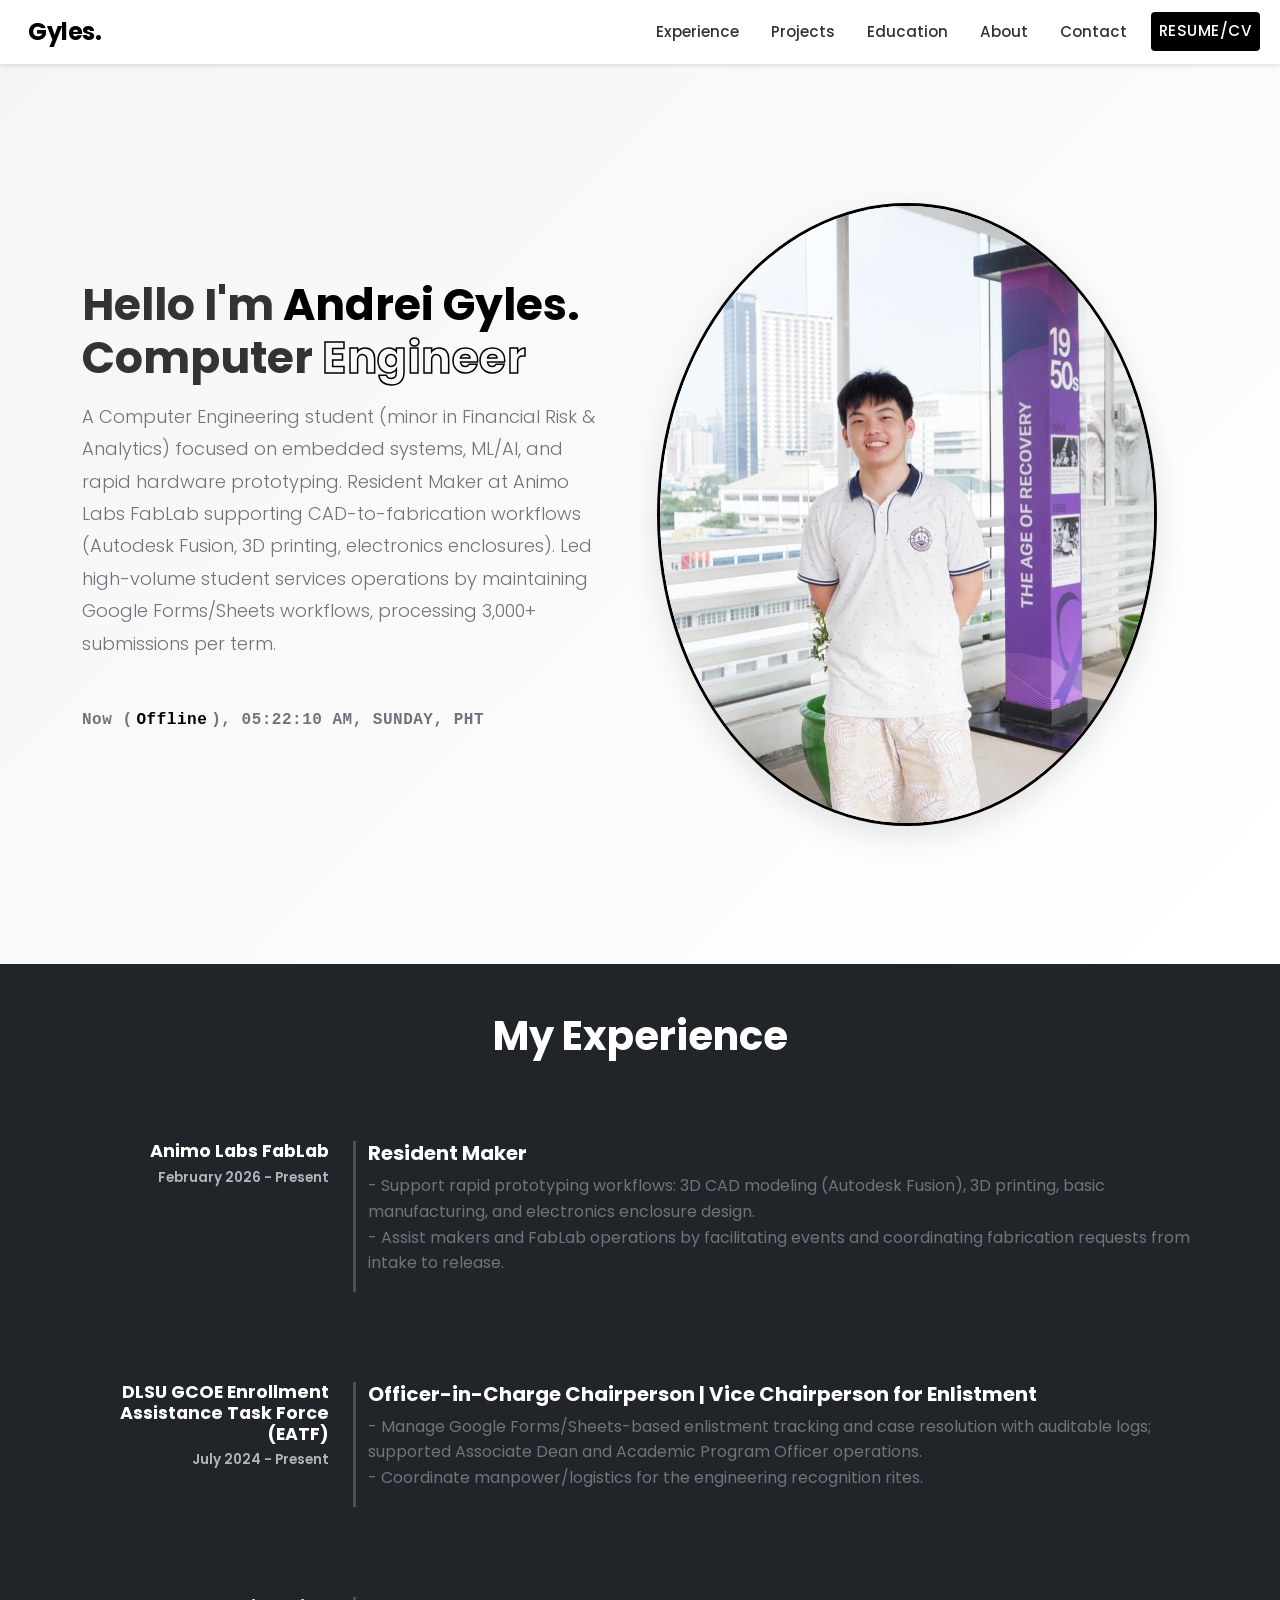
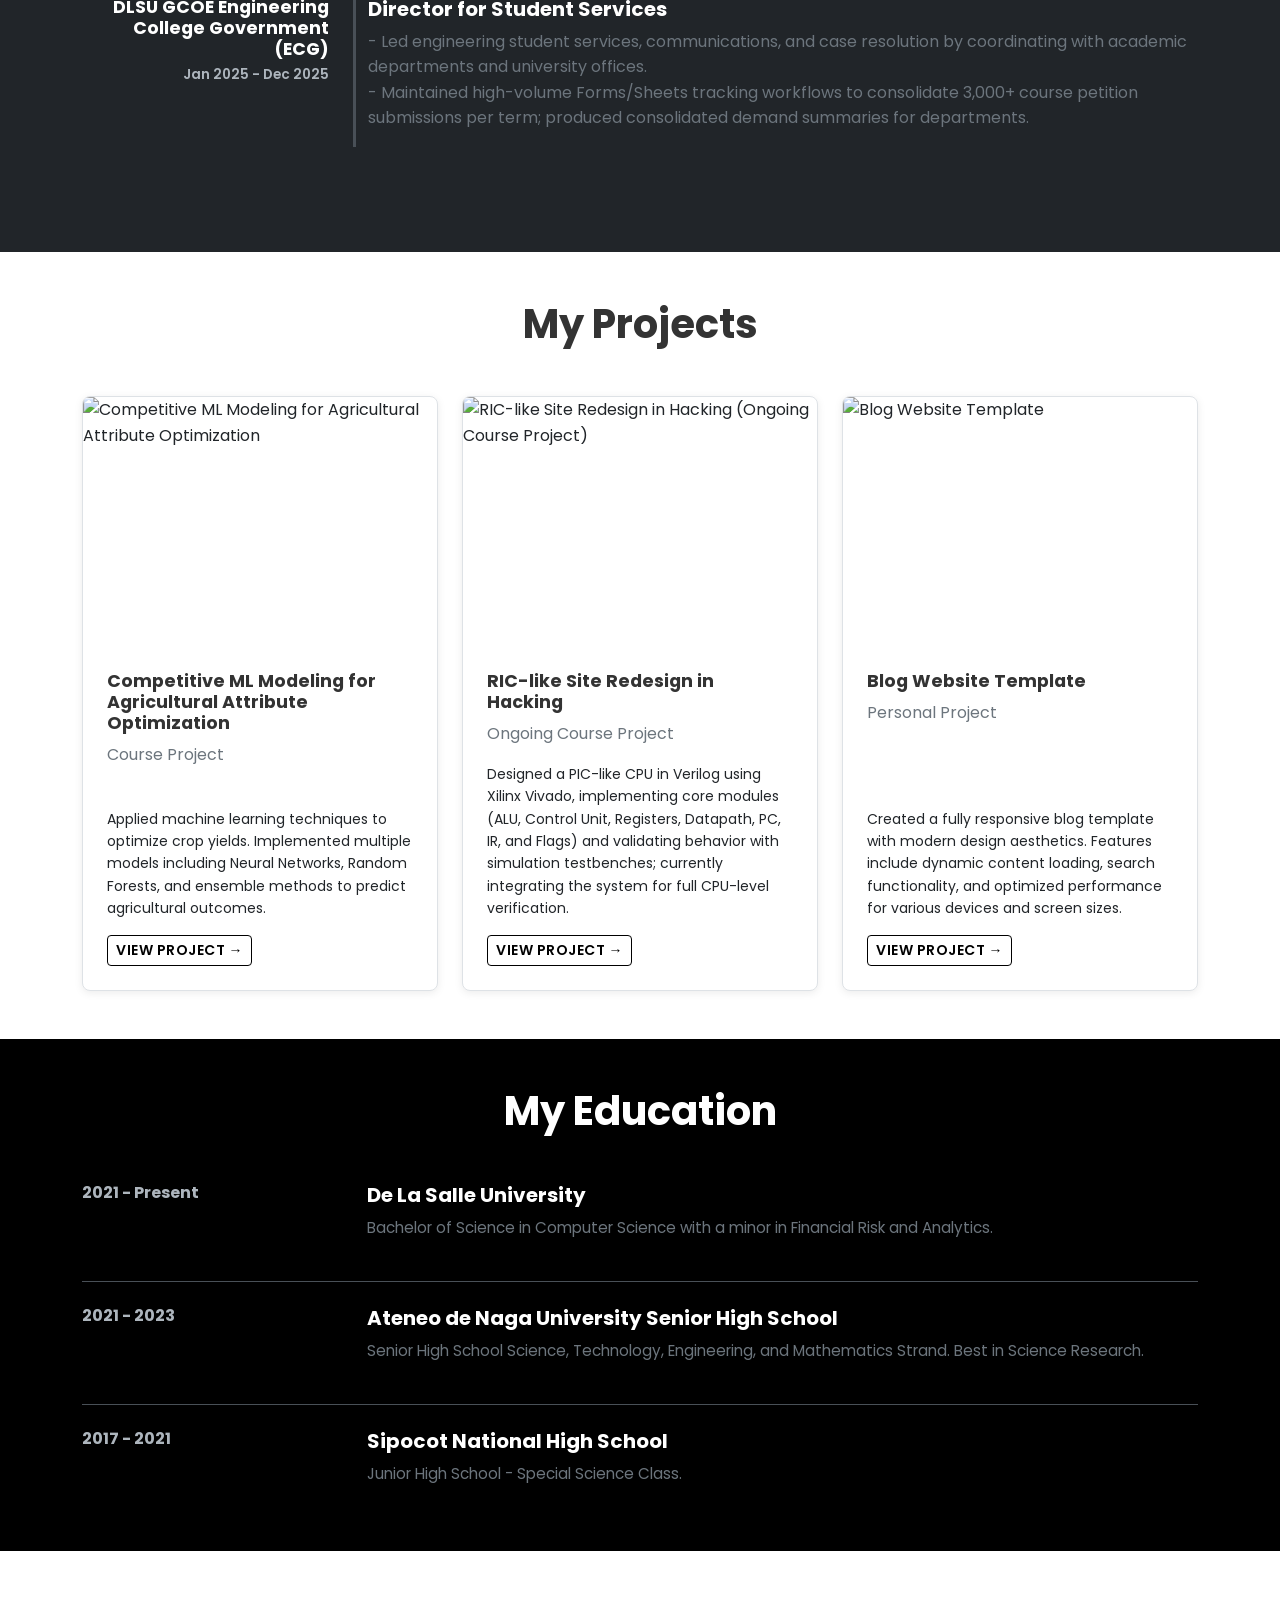
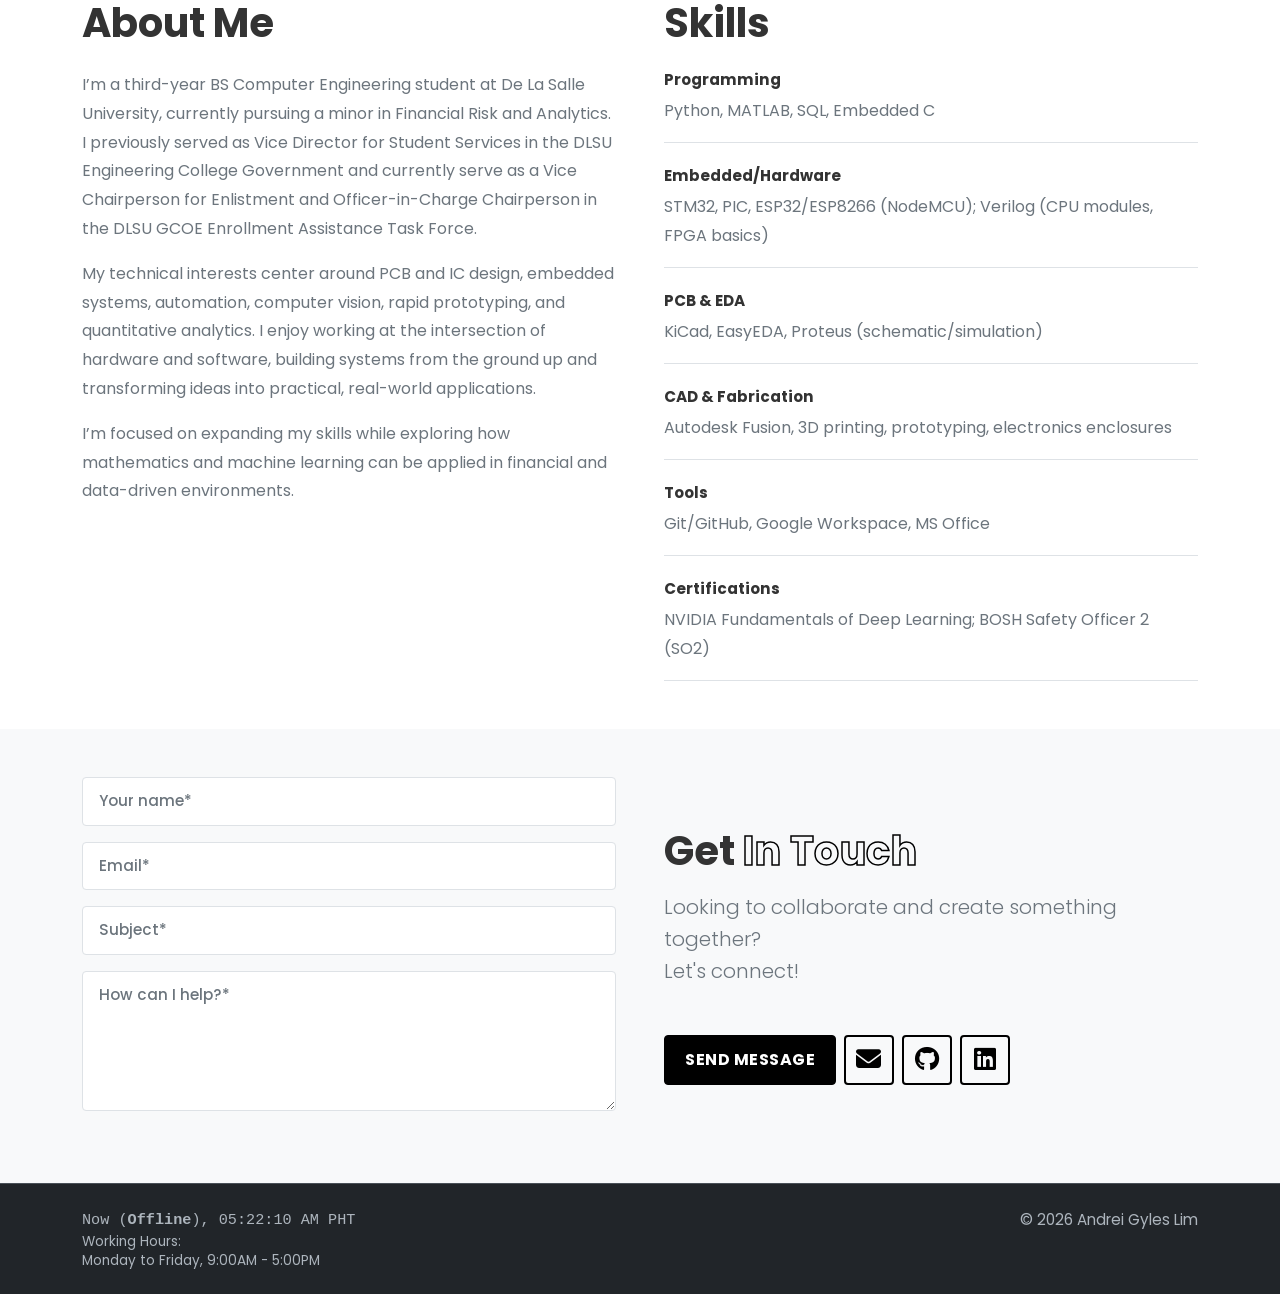
==== index.html @ fe4d6e30 "Initial commit" ====
<!DOCTYPE html>
<html lang="en">
<head>
    <meta charset="UTF-8">
    <meta name="viewport" content="width=device-width, initial-scale=1.0">
    <title>Gyles - Portfolio</title>
    
    <!-- Bootstrap 5 CSS -->
    <link href="https://cdn.jsdelivr.net/npm/bootstrap@5.3.0/dist/css/bootstrap.min.css" rel="stylesheet">
    
    <!-- Google Fonts - Poppins -->
    <link href="https://fonts.googleapis.com/css2?family=Poppins:wght@400;500;600;700&display=swap" rel="stylesheet">
    
    <!-- Custom CSS -->
    <link rel="stylesheet" href="css/style.css">
</head>
<body>
    <!-- Navbar -->
    <nav class="navbar navbar-expand-lg navbar-light navbar-custom">
        <div class="container-fluid">
            <a class="navbar-brand fw-bold" href="#home">Gyles.</a>
            <button class="navbar-toggler" type="button" data-bs-toggle="collapse" data-bs-target="#navbarNav" aria-controls="navbarNav" aria-expanded="false" aria-label="Toggle navigation">
                <span class="navbar-toggler-icon"></span>
            </button>
            <div class="collapse navbar-collapse" id="navbarNav">
                <ul class="navbar-nav ms-auto" id="navbarMenu">
                    <li class="nav-item">
                        <a class="nav-link" href="#" data-section="experience">Experience</a>
                    </li>
                    <li class="nav-item">
                        <a class="nav-link" href="#" data-section="projects">Projects</a>
                    </li>
                    <li class="nav-item">
                        <a class="nav-link" href="#" data-section="education">Education</a>
                    </li>
                    <li class="nav-item">
                        <a class="nav-link" href="#" data-section="about">About</a>
                    </li>
                    <li class="nav-item">
                        <a class="nav-link" href="#" data-section="contact">Contact</a>
                    </li>
                    <li class="nav-item">
                        <a class="nav-link btn btn-dark btn-sm ms-2" href="#" data-bs-toggle="modal" data-bs-target="#resumeModal">Resume/CV</a>
                    </li>
                </ul>
            </div>
        </div>
    </nav>

    <!-- Hero Section -->
    <section id="home" class="hero-section">
        <div class="container h-100 d-flex align-items-center">
            <div class="row w-100 align-items-center">
                <div class="col-lg-6 col-md-12 mb-4 mb-lg-0 order-lg-1 order-md-2 order-2">
                    <h1 class="display-4 fw-bold mb-3">
                        Hello I'm <span class="brand-text">Andrei Gyles.</span><br>
                        Computer <span class="engineer-outline">Engineer</span>
                    </h1>
                    <p class="lead text-muted mb-4">
                        A Computer Engineering student (minor in Financial Risk & Analytics) focused on embedded systems, ML/AI, and rapid hardware prototyping. Resident Maker at Animo Labs FabLab supporting CAD-to-fabrication workflows (Autodesk Fusion, 3D printing, electronics enclosures). Led high-volume student services operations by maintaining Google Forms/Sheets workflows, processing 3,000+ submissions per term.
                    </p>
                    <div class="mt-5">
                        <p class="clock-display fw-bold" id="clockDisplay">Now (Offline), 12:00:00 AM, SATURDAY, PHT</p>
                    </div>
                </div>
                <div class="col-lg-6 col-md-12 text-center order-lg-2 order-md-1 order-1">
                    <img src="resources/profile.jpg" alt="Andrei Gyles - Computer Engineer" class="img-fluid rounded-circle hero-image">
                </div>
            </div>
        </div>
    </section>

    <!-- Dynamic Content Container -->
    <div id="dynamicContent"></div>

    <!-- Resume Modal -->
    <div class="modal fade" id="resumeModal" tabindex="-1" aria-labelledby="resumeModalLabel" aria-hidden="true">
        <div class="modal-dialog modal-dialog-centered">
            <div class="modal-content border-0 shadow-lg rounded-3 position-relative">
                <div class="position-absolute top-0 end-0 p-3" style="z-index: 10;">
                    <button type="button" class="btn-close" data-bs-dismiss="modal" aria-label="Close"></button>
                </div>
                <div class="modal-body p-5 pt-5">
                    <h4 class="mb-4 fw-bold">Portfolio Resume</h4>
                    
                    <!-- Document Preview Card -->
                    <div class="card border-0 bg-light mb-4 rounded-2">
                        <div class="card-body d-flex align-items-center gap-3 py-4 px-4">
                            <div class="text-danger" style="font-size: 2.5rem;">
                                <i class="fas fa-file-pdf"></i>
                            </div>
                            <div>
                                <h6 class="mb-1 fw-bold">Portfolio_Resume.pdf</h6>
                                <p class="text-muted mb-0 small">PDF Document • Updated 2026</p>
                            </div>
                        </div>
                    </div>
                    
                    <!-- Description -->
                    <p class="text-muted mb-5">View or Download the full resume.</p>
                    
                    <!-- Action Buttons -->
                    <div class="d-flex gap-3">
                        <a href="resources/Portfolio_Resume.pdf" download class="btn btn-dark w-100 fw-bold py-2 rounded-2">
                            <i class="fas fa-download me-2"></i>Download CV
                        </a>
                        <a href="resources/Portfolio_Resume.pdf" target="_blank" class="btn btn-outline-dark w-100 fw-bold py-2 rounded-2">
                            <i class="fas fa-external-link-alt me-2"></i>Open / Preview
                        </a>
                    </div>
                </div>
            </div>
        </div>
    </div>

    <!-- Footer -->
    <footer class="bg-dark text-white py-4">
        <div class="container">
            <div class="row align-items-start">
                <div class="col-md-6">
                    <div class="footer-left">
                        <p class="mb-0 footer-clock" id="footerClock">Now (Offline), 12:00:00 AM PHT</p>
                        <p class="mb-0 footer-hours">Working Hours:<br>Monday to Friday, 9:00AM - 5:00PM</p>
                    </div>
                </div>
                <div class="col-md-6 text-md-end">
                    <p class="mb-0 footer-credit footer-copyright-mobile">&copy; 2026 Andrei Gyles Lim</p>
                </div>
            </div>
        </div>
    </footer>

    <!-- Bootstrap 5 JS Bundle (with Popper) -->
    <script src="https://cdn.jsdelivr.net/npm/bootstrap@5.3.0/dist/js/bootstrap.bundle.min.js"></script>
    
    <!-- Font Awesome for Icons -->
    <link rel="stylesheet" href="https://cdnjs.cloudflare.com/ajax/libs/font-awesome/6.4.0/css/all.min.css" crossorigin="anonymous" referrerpolicy="no-referrer" />
    
    <!-- Page Loader Script -->
    <script src="js/page-loader.js"></script>
    
    <!-- Custom JavaScript -->
    <script src="js/script.js"></script>
</body>
</html>
---- css/style.css ----
/* Custom CSS Properties */
:root {
    --brand-color: #000000;
    --brand-light: #f8f9fa;
    --text-primary: #333333;
    --text-muted: #6c757d;
    --border-color: #dee2e6;
    --transition-speed: 0.3s;
}

/* Global Styles */
* {
    margin: 0;
    padding: 0;
    box-sizing: border-box;
}

html, body {
    scroll-behavior: smooth;
}

body {
    font-family: 'Poppins', sans-serif;
    color: var(--text-primary);
    line-height: 1.6;
}

/* Scroll margin for navbar offset */
#home, #experience, #projects, #education, #about, #contact {
    scroll-margin-top: 100px;
}

/* Navbar Styles */
.navbar-custom {
    background-color: #fff;
    box-shadow: 0 2px 4px rgba(0, 0, 0, 0.1);
    position: sticky !important;
    top: 0 !important;
    z-index: 1030 !important;
    width: 100%;
    left: 0;
    right: 0;
}

.navbar-brand {
    font-size: 1.5rem;
    color: var(--brand-color) !important;
    letter-spacing: -0.5px;
    margin-left: 1rem;
}

.navbar-nav .nav-link {
    margin: 0 8px;
    color: var(--text-primary) !important;
    font-weight: 500;
    font-size: 0.95rem;
    transition: color var(--transition-speed) ease;
}

.navbar-nav .nav-link:hover {
    color: var(--brand-color) !important;
}

.navbar-nav .nav-link.active {
    color: var(--brand-color) !important;
    border-bottom: 2px solid var(--brand-color);
}

.navbar-nav .nav-link.btn {
    color: #fff !important;
    text-decoration: none;
}

/* Responsive Navbar */
@media (max-width: 991px) {
    .navbar-nav {
        padding-top: 1rem;
    }
    
    .navbar-nav .nav-link {
        padding-bottom: 0.5rem;
    }
}

@media (max-width: 375px) {
    .navbar {
        padding: 0.5rem 0;
    }
    
    .navbar-brand {
        font-size: 1.25rem;
    }
    
    .navbar-nav .nav-link {
        margin: 0 4px;
        font-size: 0.9rem;
    }
}

/* Hero Section */
.hero-section {
    height: 100vh;
    display: flex;
    align-items: center;
    justify-content: center;
    background: linear-gradient(135deg, #f5f5f5 0%, #ffffff 100%);
    padding: 60px 0;
}

.hero-section h1 {
    font-size: 2.75rem;
    font-weight: 700;
    line-height: 1.2;
    margin-bottom: 1.5rem;
    color: var(--text-primary);
}

.hero-section .brand-text {
    color: var(--brand-color);
    font-weight: 700;
}

.engineer-outline {
    -webkit-text-stroke: 1.5px var(--brand-color);
    color: transparent;
    font-weight: 700;
    letter-spacing: 0.5px;
}

.hero-section .lead {
    font-size: 1.125rem;
    line-height: 1.8;
    margin-bottom: 2rem;
}

.hero-image {
    border: 3px solid var(--brand-color);
    box-shadow: 0 10px 30px rgba(0, 0, 0, 0.1);
    animation: float 3s ease-in-out infinite;
    max-width: 500px;
    width: 100%;
}

@keyframes float {
    0%, 100% { transform: translateY(0px); }
    50% { transform: translateY(-20px); }
}

/* Responsive Hero */
@media (max-width: 768px) {
    .hero-section {
        height: auto;
        min-height: 100vh;
        padding: 40px 0;
    }
    
    .hero-section h1 {
        font-size: 2.5rem;
    }
    
    .hero-section .lead {
        font-size: 1rem;
    }
    
    .hero-image {
        margin-top: 2rem;
        margin-bottom: 3rem;
        max-width: 300px;
    }
}

@media (max-width: 375px) {
    .hero-section {
        min-height: 100vh;
        padding: 20px 0;
    }
    
    .hero-section h1 {
        font-size: 1.75rem;
    }
    
    .hero-section .lead {
        font-size: 0.95rem;
    }
    
    .hero-image {
        max-width: 250px;
        margin-bottom: 2.5rem;
    }
}

/* Skill Item Styles */
.skill-category {
    border-bottom: 1px solid #dee2e6;
    padding-bottom: 1rem;
}

.skill-category h6 {
    font-size: 0.95rem;
    color: var(--text-primary);
    margin-bottom: 0.5rem;
}

.skill-category p {
    font-size: 0.9rem;
    color: var(--text-muted);
    line-height: 1.6;
}

/* Experience Section */
#experience {
    padding: 80px 0;
}

#experience h2 {
    font-size: 2.5rem;
    font-weight: 700;
    margin-bottom: 3rem;
    color: #fff;
}

.text-brand {
    color: var(--brand-color) !important;
}

.timeline-item {
    padding: 2rem 0;
    position: relative;
    border: 1px solid transparent;
    border-radius: 8px;
    transition: all var(--transition-speed) ease;
}

.timeline-item:hover {
    border-color: #495057;
}

.timeline-left {
    text-align: right;
    padding-left: 1rem;
    padding-right: 1.5rem;
    border-right: 3px solid #495057;
}

.company-name {
    font-size: 1.1rem;
    margin-bottom: 0.25rem;
    color: #fff !important;
    font-weight: 700;
}

.timeline-date {
    font-size: 0.85rem;
    color: #adb5bd;
    font-weight: 600 !important;
    margin-bottom: 0;
}

@media (max-width: 768px) {
    .timeline-item {
        padding: 1.5rem;
        border: 1px solid #495057;
        margin-bottom: 1rem;
    }
    
    .timeline-left {
        text-align: left;
        padding-left: 0;
        padding-right: 0;
        border-right: none;
        margin-bottom: 1rem;
        border-bottom: 1px solid #495057;
        padding-bottom: 1rem;
    }
    
    .company-name {
        font-size: 1rem;
    }
    
    .timeline-item .col-md-9 {
        padding-left: 0;
    }
}

/* Projects Section */
#projects {
    padding: 80px 0;
    background-color: #fff;
}

#projects h2 {
    font-size: 2.5rem;
    font-weight: 700;
    margin-bottom: 3rem;
    color: var(--text-primary);
}

.project-card {
    border: 1px solid var(--border-color);
    border-radius: 8px;
    overflow: hidden;
    transition: all var(--transition-speed) ease;
    box-shadow: 0 2px 8px rgba(0, 0, 0, 0.08);
}

.project-card:hover {
    box-shadow: 0 8px 20px rgba(0, 0, 0, 0.15);
    transform: translateY(-5px);
}

.project-card img {
    height: 250px;
    object-fit: cover;
    transition: transform var(--transition-speed) ease;
}

.project-card:hover img {
    transform: scale(1.05);
}

.project-card .card-body {
    padding: 1.5rem;
}

.project-card .card-title {
    font-size: 1.1rem;
    margin-bottom: 0.5rem;
    color: var(--text-primary);
}

.project-card .btn {
    align-self: flex-start;
    transition: all var(--transition-speed) ease;
}

.project-card .btn:hover {
    background-color: var(--brand-color);
    color: #fff;
}

/* Responsive Project Cards */
@media (max-width: 768px) {
    #projects .row {
        display: flex;
        flex-direction: column;
    }
    
    #projects .col-md-6,
    #projects .col-lg-4 {
        width: 100%;
    }
}

@media (max-width: 375px) {
    #projects .row {
        display: flex;
        flex-direction: column;
    }
    
    #projects .col-md-6,
    #projects .col-lg-4 {
        width: 100%;
    }
    
    .project-card img {
        height: 200px;
    }
}

/* Education Section */
#education {
    padding: 80px 0;
    background-color: #000 !important;
}

#education h2 {
    font-size: 2.5rem;
    font-weight: 700;
    margin-bottom: 3rem;
    color: #fff;
}

.education-item {
    transition: all var(--transition-speed) ease;
}

.education-item:hover {
    transform: translateX(5px);
}

.education-item h6 {
    color: #adb5bd !important;
}

.education-item h5 {
    color: #fff;
    margin-bottom: 0.75rem;
}

.education-item p {
    color: #c8c9ca;
    font-size: 0.95rem;
    line-height: 1.7;
}

.education-item {
    border-bottom-color: #495057 !important;
}

/* About Section */
#about {
    padding: 80px 0;
    background-color: #fff;
}

#about h2 {
    font-size: 2.5rem;
    font-weight: 700;
    margin-bottom: 2rem;
    color: var(--text-primary);
}

#about p {
    color: var(--text-muted);
    font-size: 1rem;
    line-height: 1.8;
}

#about .badge {
    border: 1px solid #dee2e6;
    font-size: 0.85rem;
    padding: 0.5rem 0.75rem;
}

/* Contact Section */
#contact {
    padding: 80px 0;
}

#contact h2 {
    font-size: 2.5rem;
    font-weight: 700;
    margin-bottom: 1.5rem;
    color: var(--text-primary);
}

.in-touch-outline {
    -webkit-text-stroke: 1.5px var(--brand-color);
    color: transparent;
    font-weight: 700;
    letter-spacing: 0.5px;
}

.contact-form {
    background-color: transparent;
    padding: 0;
    border-radius: 0;
    box-shadow: none;
}

.form-label {
    color: var(--text-primary);
    margin-bottom: 0.5rem;
    font-size: 0.95rem;
}

.form-control {
    border: 1px solid var(--border-color);
    border-radius: 4px;
    padding: 0.75rem 1rem;
    font-size: 0.95rem;
    transition: border-color var(--transition-speed) ease, box-shadow var(--transition-speed) ease;
}

.form-control:focus {
    border-color: var(--brand-color);
    box-shadow: 0 0 0 0.2rem rgba(0, 0, 0, 0.1);
}

.form-control::placeholder {
    color: var(--text-muted);
    font-weight: 500;
}

.btn {
    font-weight: 600;
    border-radius: 4px;
    transition: all var(--transition-speed) ease;
    text-transform: uppercase;
    letter-spacing: 0.5px;
}

.btn-dark {
    background-color: var(--brand-color);
    border-color: var(--brand-color);
    color: #fff;
}

.btn-dark:hover {
    background-color: #1a1a1a;
    border-color: #1a1a1a;
    transform: translateY(-2px);
    box-shadow: 0 4px 12px rgba(0, 0, 0, 0.2);
}

.btn-outline-dark {
    color: var(--brand-color);
    border-color: var(--brand-color);
}

.btn-outline-dark:hover {
    background-color: var(--brand-color);
    border-color: var(--brand-color);
    color: #fff;
}

.social-links a {
    display: inline-flex;
    align-items: center;
    justify-content: center;
    width: 40px;
    height: 40px;
    border-radius: 50%;
    transition: all var(--transition-speed) ease;
    font-size: 1.1rem;
}

.social-links a:hover {
    background-color: var(--brand-color);
    color: #fff;
    transform: scale(1.1);
}

.social-links-large a {
    display: inline-flex;
    align-items: center;
    justify-content: center;
    width: 60px;
    height: 60px;
    border-radius: 4px;
    transition: all var(--transition-speed) ease;
    font-size: 1.5rem;
    border: 2px solid var(--brand-color);
    color: var(--brand-color);
}

.social-links-large a:hover {
    background-color: var(--brand-color);
    color: #fff;
    transform: translateY(-3px);
}

/* Footer */
footer {
    background-color: #212529;
    padding: 2rem 0;
    text-align: center;
    border-top: 1px solid var(--border-color);
}

footer p {
    color: #adb5bd;
    font-size: 0.9rem;
}

.clock-display {
    font-size: 1rem;
    color: var(--text-muted);
    margin-top: 2rem;
    font-family: 'Courier New', monospace;
    letter-spacing: 0.5px;
}

.clock-display .status {
    font-weight: 700;
    padding: 0 4px;
}

.clock-display .status.online {
    color: #28a745;
}

.clock-display .status.offline {
    color: var(--brand-color);
}
.smooth-scroll {
    cursor: pointer;
}

/* Utility Classes */
.text-muted {
    color: var(--text-muted) !important;
}

/* Responsive Typography */
@media (max-width: 768px) {
    .hero-section h1 {
        font-size: 2.5rem;
    }
    
    h2 {
        font-size: 2rem !important;
    }
    
    #skills, #experience, #projects, #education, #about, #contact {
        padding: 60px 0 !important;
    }
}

@media (max-width: 375px) {
    .hero-section h1 {
        font-size: 1.75rem;
    }
    
    h2 {
        font-size: 1.5rem !important;
    }
    
    h5 {
        font-size: 1rem !important;
    }
    
    #skills, #experience, #projects, #education, #about, #contact {
        padding: 40px 0 !important;
    }
    
    .contact-form {
        padding: 1.5rem;
    }
}

/* Animation Classes */
@keyframes fadeInUp {
    from {
        opacity: 0;
        transform: translateY(30px);
    }
    to {
        opacity: 1;
        transform: translateY(0);
    }
}

.section-animate {
    animation: fadeInUp 0.6s ease forwards;
}

/* Accessibility */
:focus {
    outline: 2px solid var(--brand-color);
    outline-offset: 2px;
}

button:focus,
a:focus {
    outline: 2px solid var(--brand-color);
    outline-offset: 2px;
}

/* Footer Styles */
footer {
    padding: 1.25rem 0;
    border-top: 1px solid #495057;
}

.footer-left {
    padding: 0;
    text-align: left;
    padding-left: 0;
}

.footer-clock {
    font-family: 'Courier New', monospace;
    font-size: 0.95rem;
    font-weight: 500;
    margin-bottom: 0.25rem;
}

.footer-hours {
    font-size: 0.85rem;
    color: #adb5bd;
    margin-top: 0;
    line-height: 1.4;
}

.footer-credit {
    font-size: 0.95rem;
    color: #adb5bd;
}

@media (max-width: 768px) {
    .footer-copyright-mobile {
        margin-top: 1.5rem !important;
        text-align: left !important;
    }
}

.contact-actions {
    margin-top: 1.5rem;
}

.contact-actions .btn {
    padding: 0.75rem 1.25rem;
    font-weight: 600;
    border-radius: 4px;
    transition: all var(--transition-speed) ease;
}

.contact-actions .btn-outline-dark {
    width: 50px;
    height: 50px;
    padding: 0;
    display: inline-flex;
    align-items: center;
    justify-content: center;
    border-width: 2px;
}
@media print {
    .navbar,
    footer {
        display: none;
    }
    
    body {
        line-height: 1.5;
    }
}

/* Mobile Hero Spacing Adjustments */
@media (max-width: 375px) {
    .hero-image {
        max-width: 300px !important;
        margin-bottom: 2.5rem !important;
    }
}
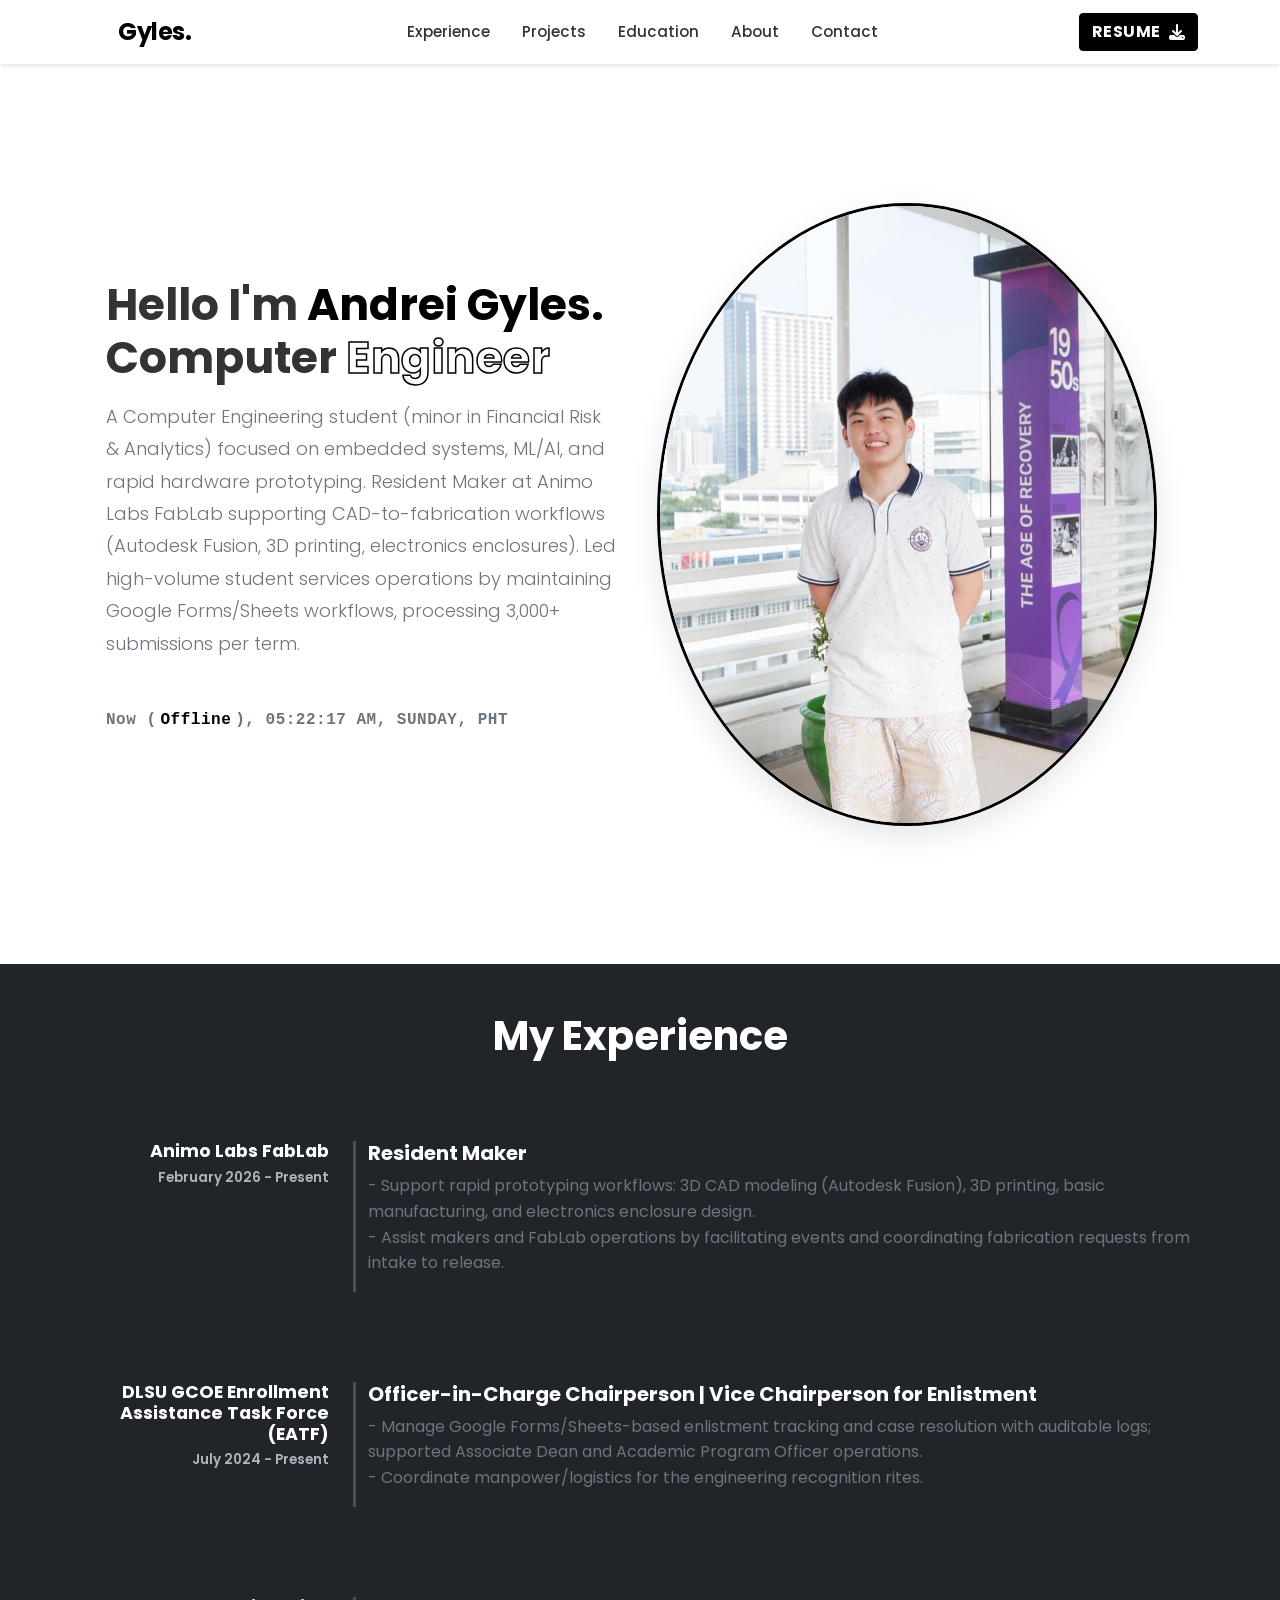
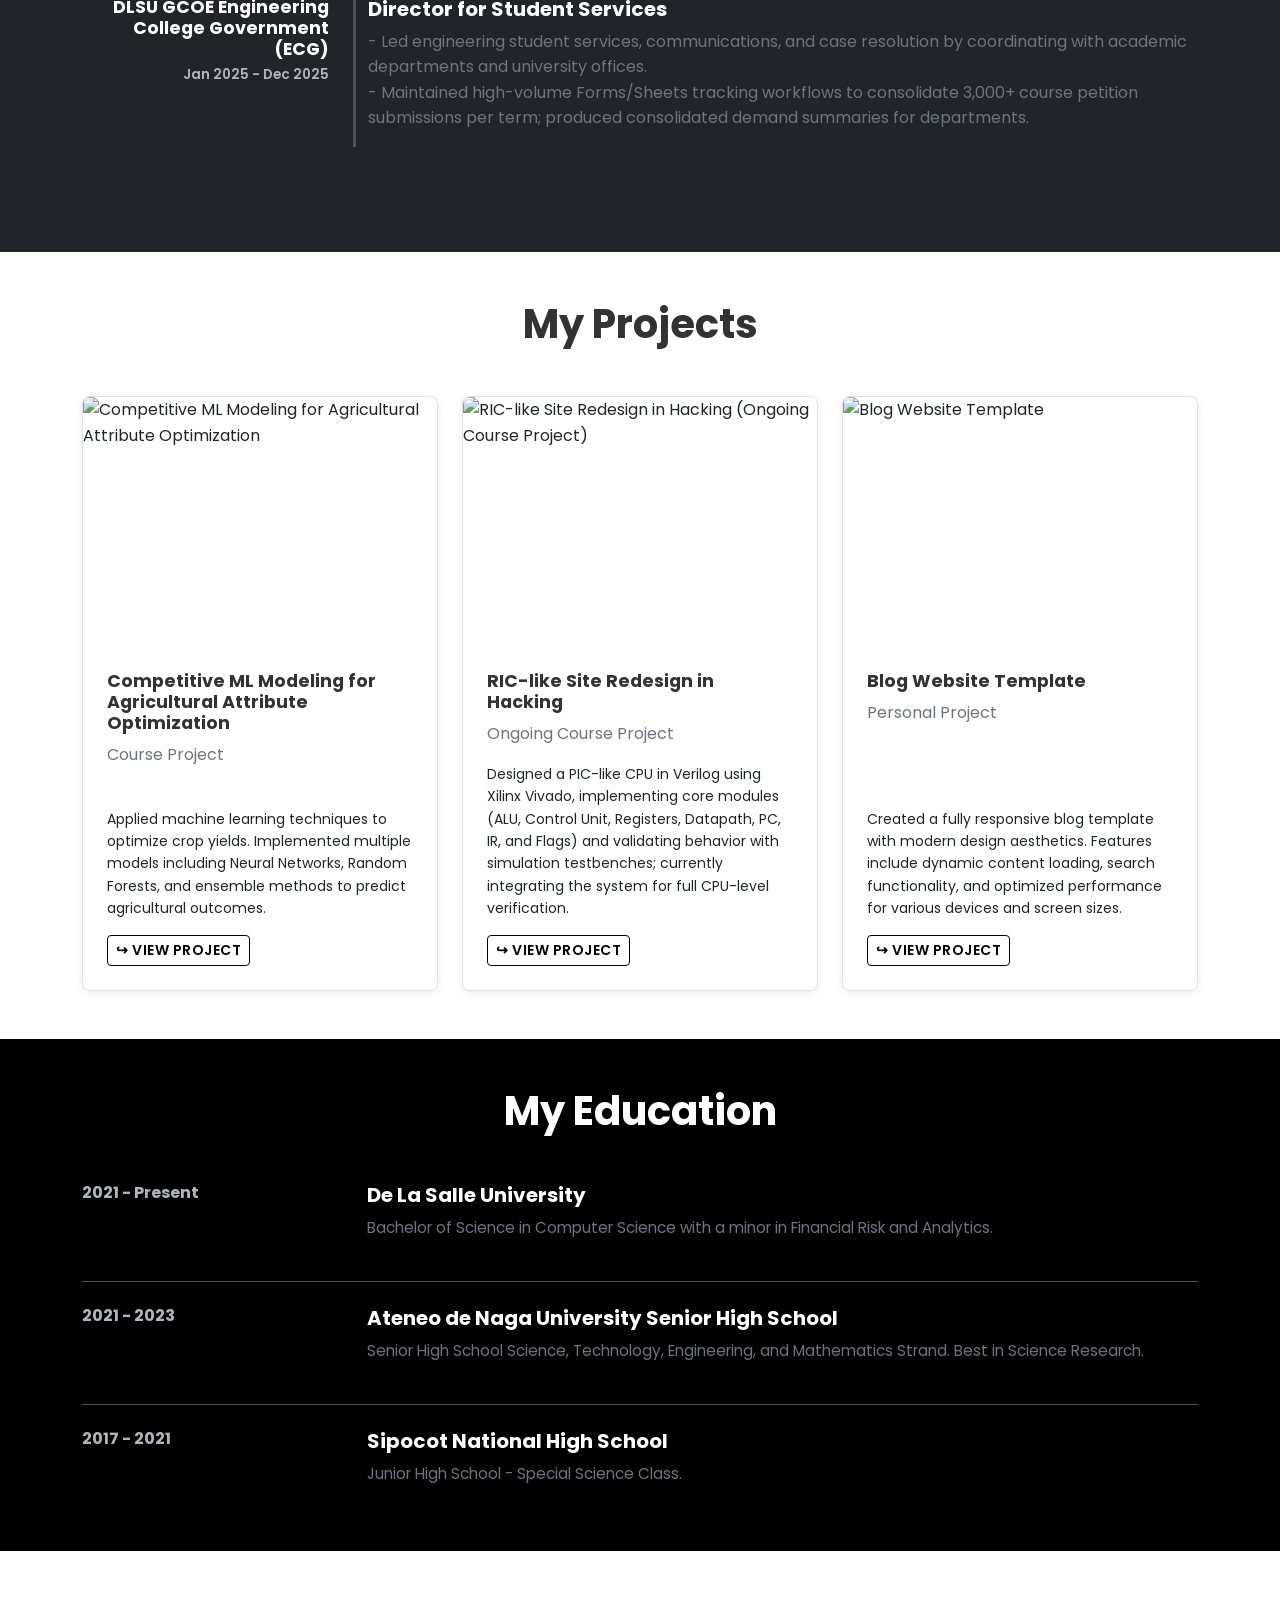
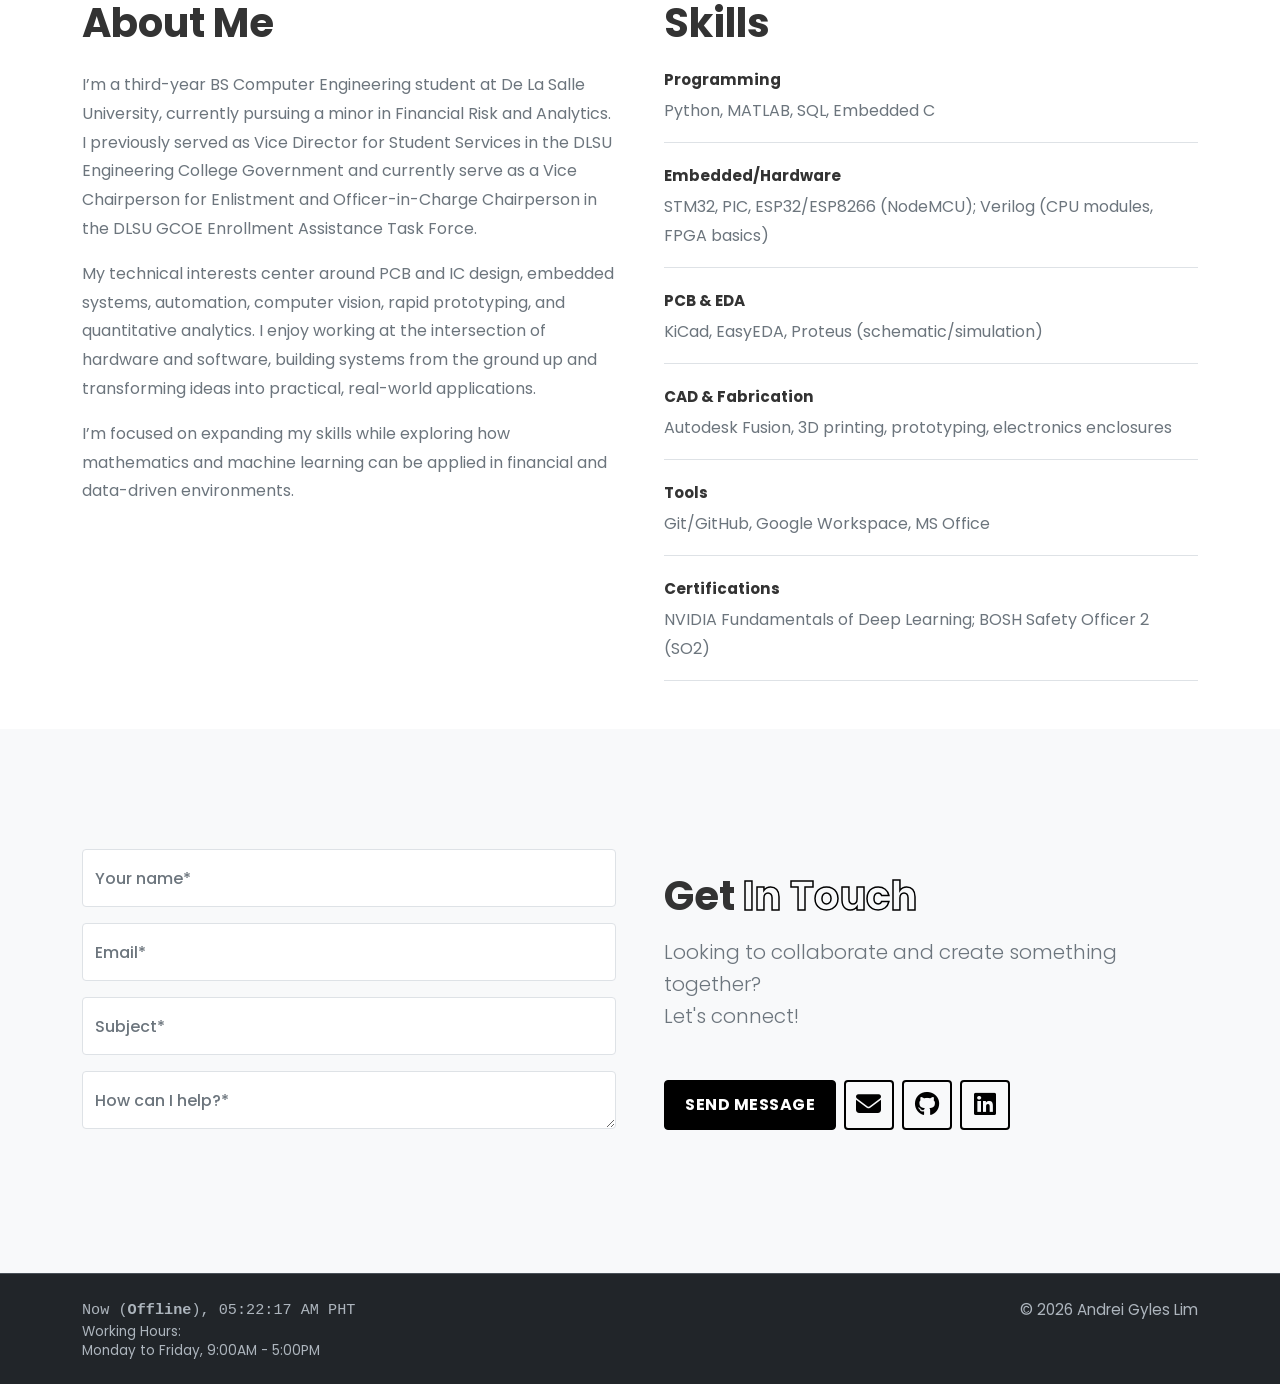
==== commit 96550b62: "Made UI changes" ====
--- a/index.html
+++ b/index.html
@@ -17,13 +17,13 @@
 <body>
     <!-- Navbar -->
     <nav class="navbar navbar-expand-lg navbar-light navbar-custom">
-        <div class="container-fluid">
+        <div class="container">
             <a class="navbar-brand fw-bold" href="#home">Gyles.</a>
             <button class="navbar-toggler" type="button" data-bs-toggle="collapse" data-bs-target="#navbarNav" aria-controls="navbarNav" aria-expanded="false" aria-label="Toggle navigation">
                 <span class="navbar-toggler-icon"></span>
             </button>
             <div class="collapse navbar-collapse" id="navbarNav">
-                <ul class="navbar-nav ms-auto" id="navbarMenu">
+                <ul class="navbar-nav mx-auto" id="navbarMenu">
                     <li class="nav-item">
                         <a class="nav-link" href="#" data-section="experience">Experience</a>
                     </li>
@@ -39,10 +39,12 @@
                     <li class="nav-item">
                         <a class="nav-link" href="#" data-section="contact">Contact</a>
                     </li>
-                    <li class="nav-item">
-                        <a class="nav-link btn btn-dark btn-sm ms-2" href="#" data-bs-toggle="modal" data-bs-target="#resumeModal">Resume/CV</a>
-                    </li>
                 </ul>
+                <div class="d-flex ms-auto align-items-center">
+                    <a class="btn btn-dark text-white fw-bold d-flex align-items-center" href="#" data-bs-toggle="modal" data-bs-target="#resumeModal">
+                        Resume <i class="fas fa-download ms-2"></i>
+                    </a>
+                </div>
             </div>
         </div>
     </nav>
--- a/css/style.css
+++ b/css/style.css
@@ -46,7 +46,17 @@
     font-size: 1.5rem;
     color: var(--brand-color) !important;
     letter-spacing: -0.5px;
-    margin-left: 1rem;
+    margin-left: 0;
+    padding-left: 36px;
+}
+
+.navbar-nav {
+    width: 100%;
+    justify-content: center;
+}
+
+.navbar-nav.ms-auto {
+    padding-right: 36px;
 }
 
 .navbar-nav .nav-link {
@@ -103,7 +113,7 @@
     display: flex;
     align-items: center;
     justify-content: center;
-    background: linear-gradient(135deg, #f5f5f5 0%, #ffffff 100%);
+    background-color: #ffffff;
     padding: 60px 0;
 }
 
@@ -131,6 +141,10 @@
     font-size: 1.125rem;
     line-height: 1.8;
     margin-bottom: 2rem;
+}
+
+.hero-section .col-lg-6:first-child {
+    padding-left: 36px;
 }
 
 .hero-image {
@@ -480,6 +494,33 @@
 .form-control::placeholder {
     color: var(--text-muted);
     font-weight: 500;
+}
+
+/* Floating Label Styles */
+.form-floating > .form-control {
+    padding-top: 1.625rem;
+    padding-bottom: 0.625rem;
+}
+
+.form-floating > label {
+    position: absolute;
+    top: 0;
+    left: 0;
+    height: 100%;
+    padding: 1rem 0.75rem;
+    pointer-events: none;
+    border: 1px solid transparent;
+    transform-origin: 0 0;
+    transition: opacity 0.1s ease-in-out, transform 0.1s ease-in-out;
+    color: var(--text-muted);
+    font-weight: 500;
+}
+
+.form-floating > .form-control:focus ~ label,
+.form-floating > .form-control:not(:placeholder-shown) ~ label,
+.form-floating > .form-control[value]:not([value=""]) ~ label {
+    opacity: 0.65;
+    transform: scale(0.85) translateY(-0.5rem) translateX(-0.15rem);
 }
 
 .btn {
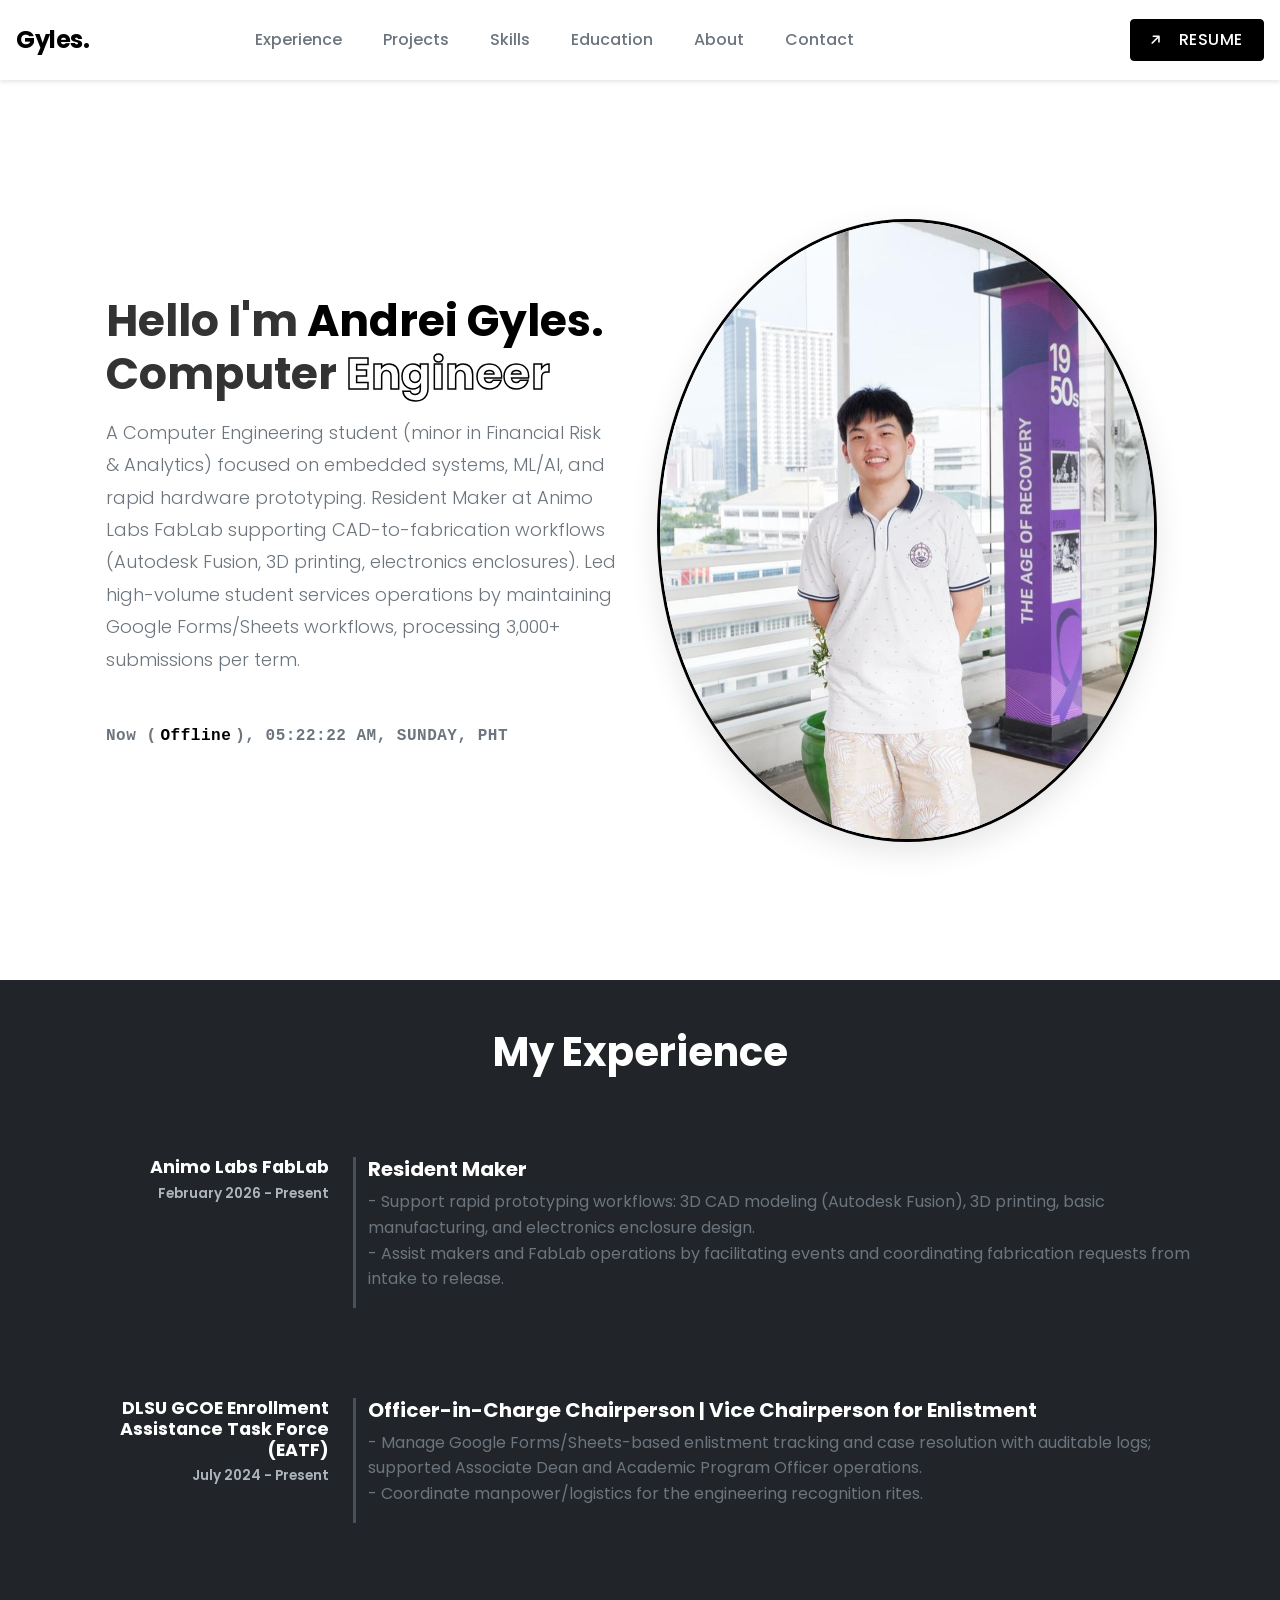
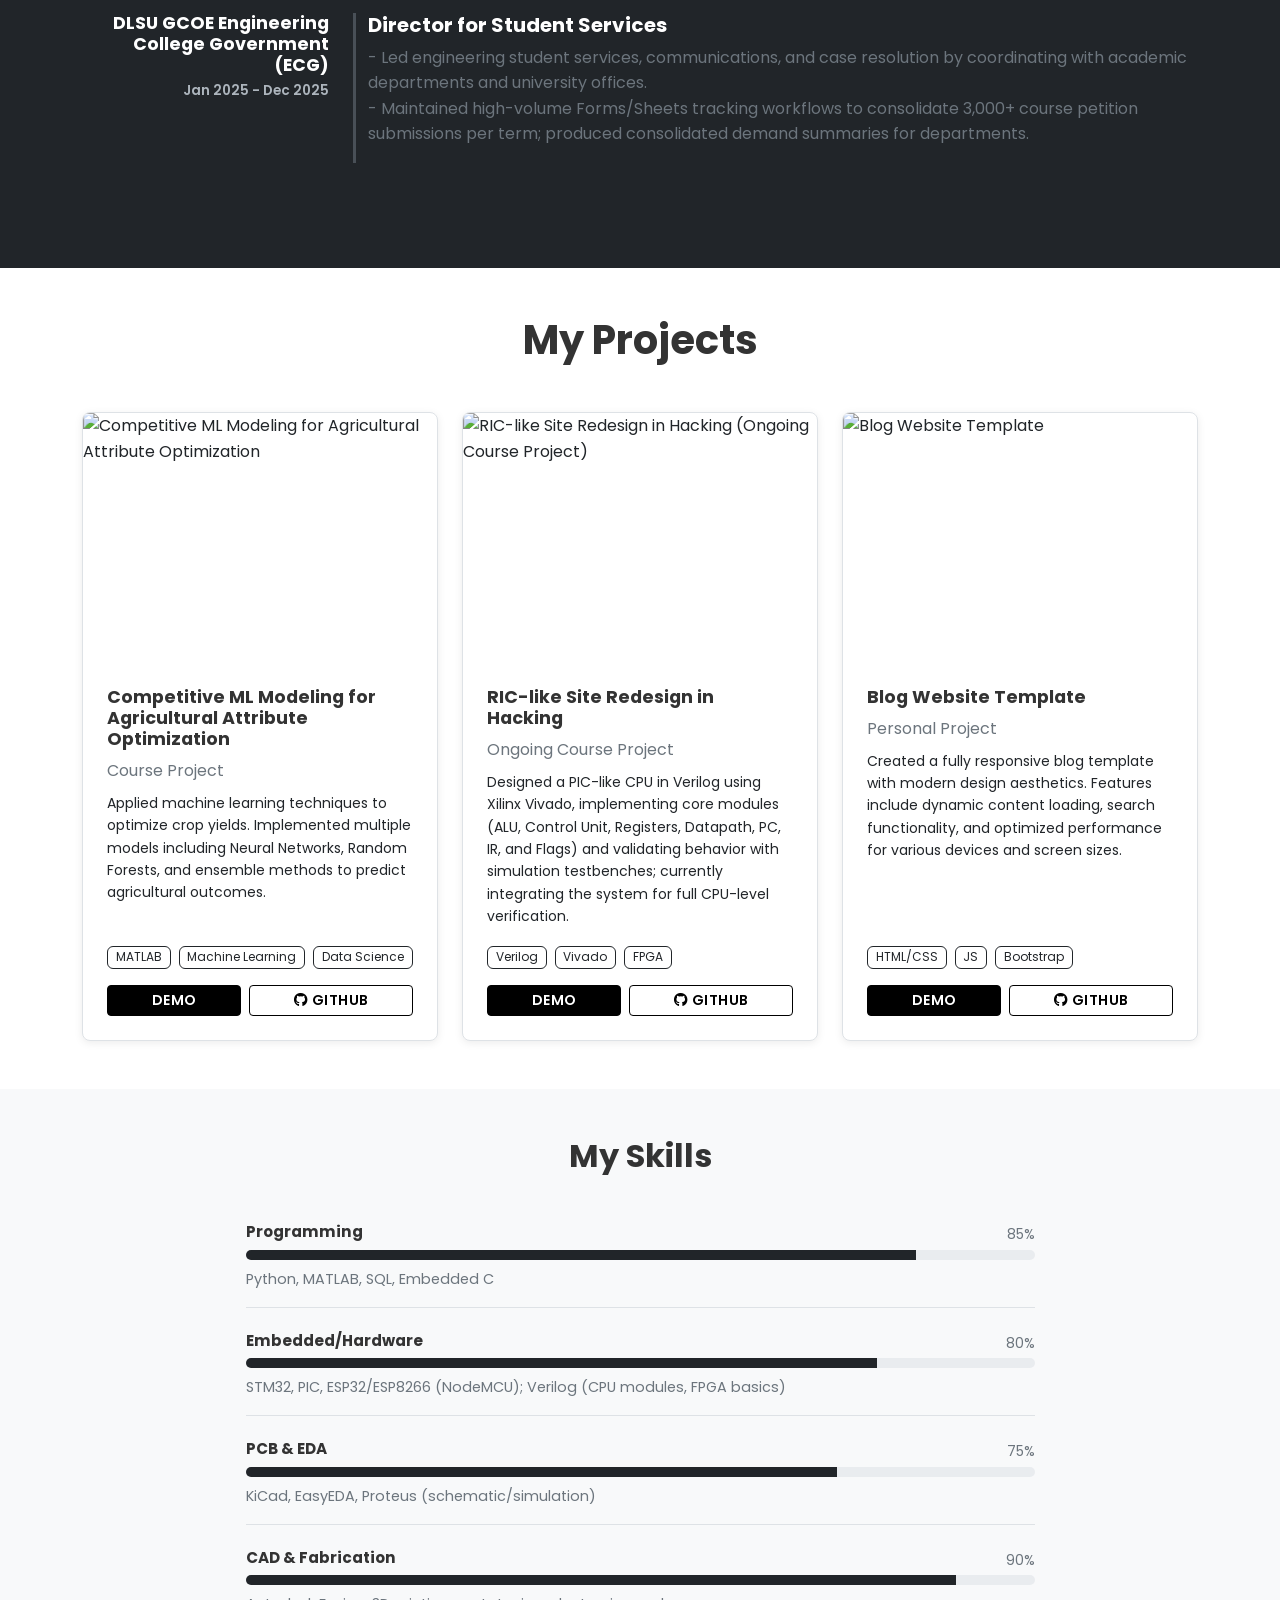
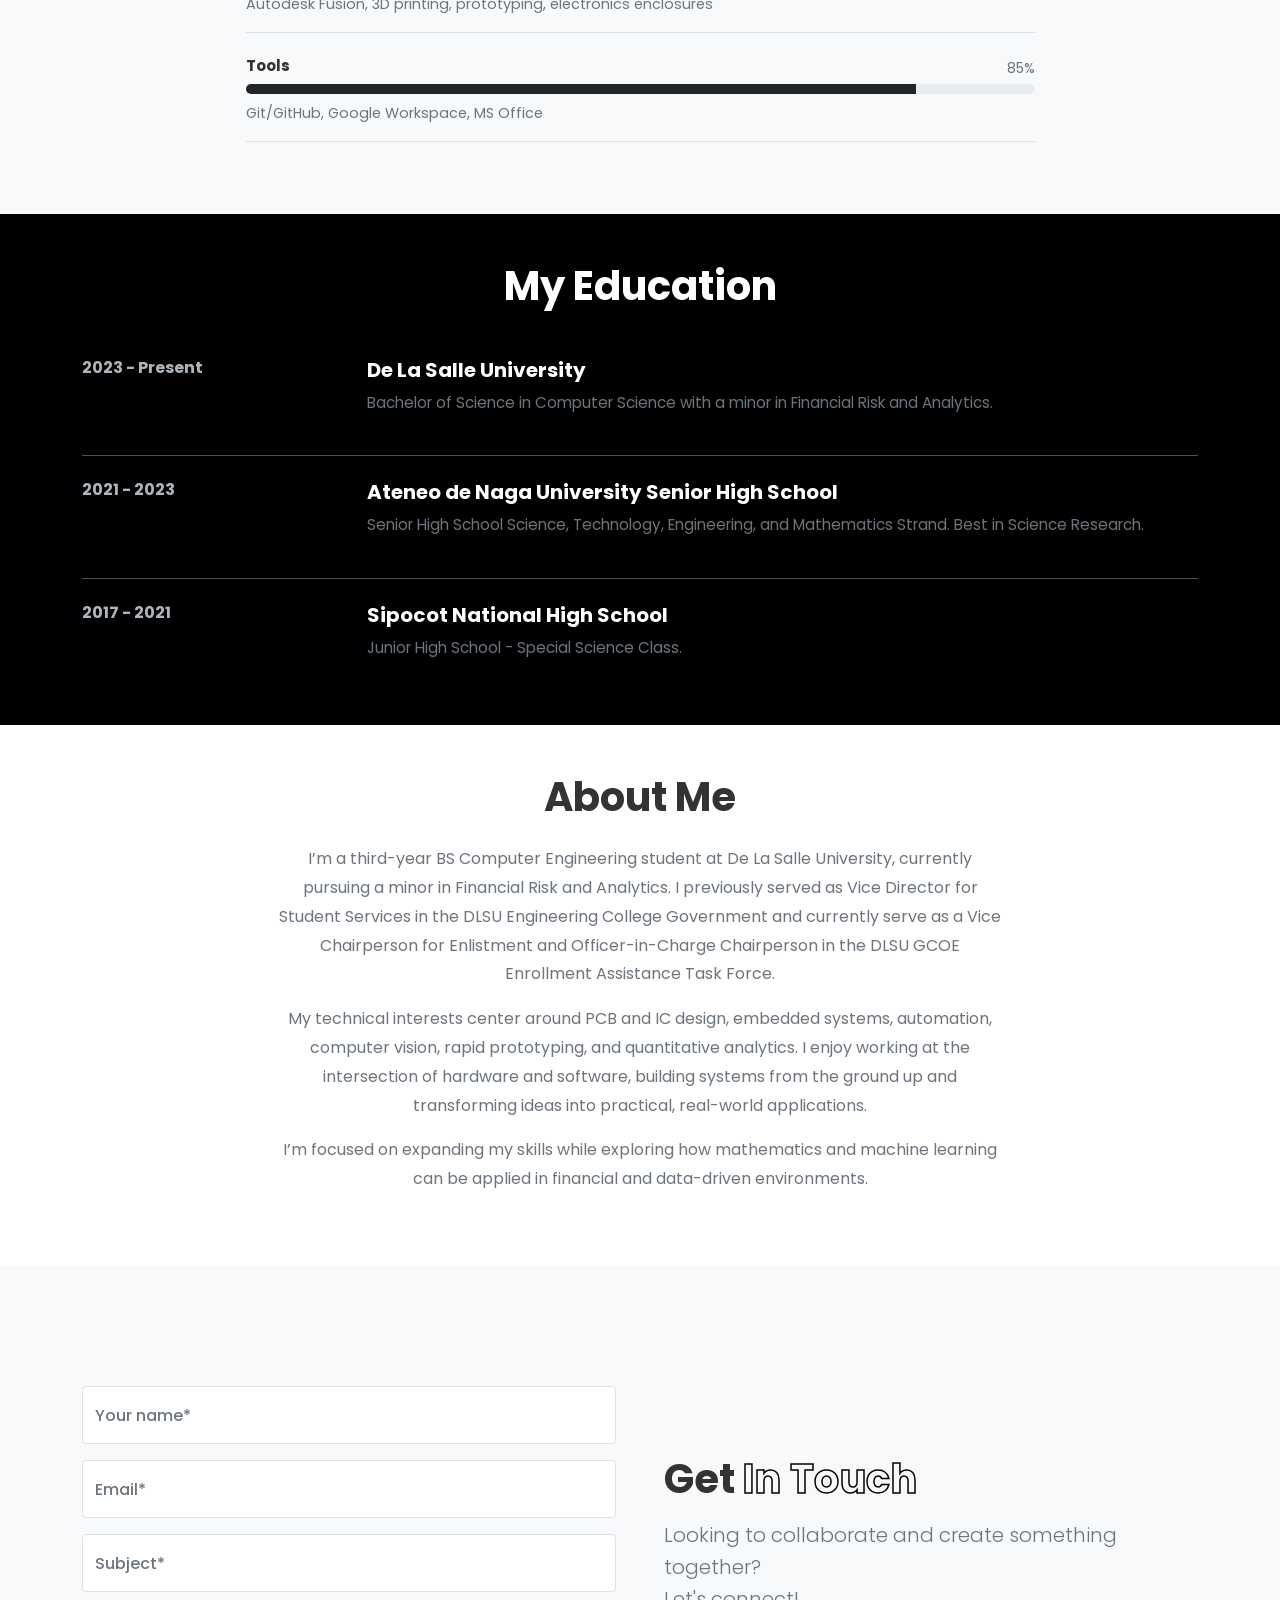
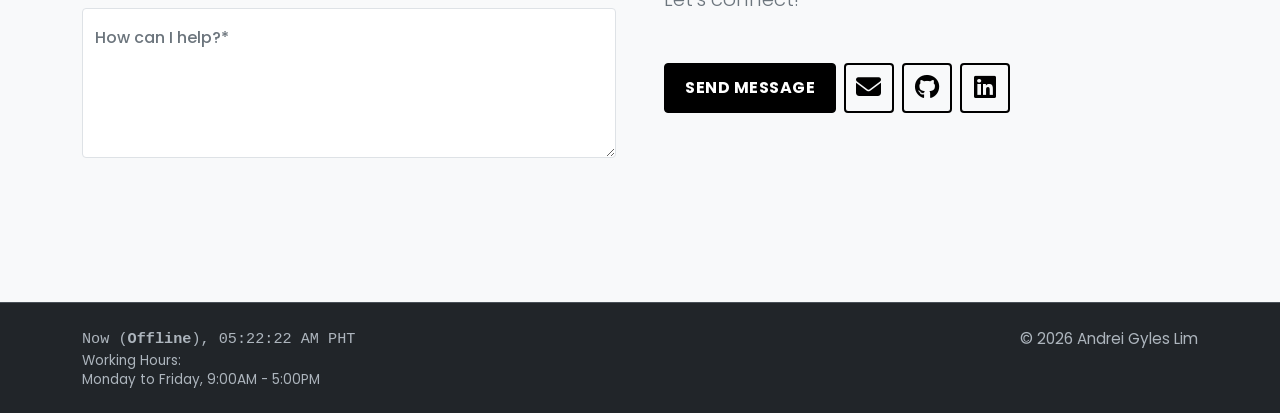
==== commit fa90ce80: "Added skills section and updated UI layout" ====
--- a/index.html
+++ b/index.html
@@ -31,6 +31,9 @@
                         <a class="nav-link" href="#" data-section="projects">Projects</a>
                     </li>
                     <li class="nav-item">
+                        <a class="nav-link" href="#" data-section="skills">Skills</a>
+                    </li>
+                    <li class="nav-item">
                         <a class="nav-link" href="#" data-section="education">Education</a>
                     </li>
                     <li class="nav-item">
@@ -41,8 +44,8 @@
                     </li>
                 </ul>
                 <div class="d-flex ms-auto align-items-center">
-                    <a class="btn btn-dark text-white fw-bold d-flex align-items-center" href="#" data-bs-toggle="modal" data-bs-target="#resumeModal">
-                        Resume <i class="fas fa-download ms-2"></i>
+                    <a class="btn resume-btn fw-bold d-flex align-items-center" href="#" data-bs-toggle="modal" data-bs-target="#resumeModal">
+                        <i class="fas fa-arrow-right me-2" style="font-size: 0.8rem; transform: rotate(-45deg);"></i> Resume
                     </a>
                 </div>
             </div>
--- a/css/style.css
+++ b/css/style.css
@@ -17,6 +17,20 @@
 
 html, body {
     scroll-behavior: smooth;
+    overflow-x: hidden;
+}
+
+/* Scroll Animations */
+.scroll-hidden {
+    opacity: 0;
+    transform: translateY(40px);
+    transition: opacity 0.8s cubic-bezier(0.25, 0.8, 0.25, 1), transform 0.8s cubic-bezier(0.25, 0.8, 0.25, 1);
+    will-change: opacity, visibility;
+}
+
+.scroll-hidden.visible {
+    opacity: 1;
+    transform: translateY(0);
 }
 
 body {
@@ -32,63 +46,192 @@
 
 /* Navbar Styles */
 .navbar-custom {
-    background-color: #fff;
-    box-shadow: 0 2px 4px rgba(0, 0, 0, 0.1);
+    background-color: #fff !important;
+    box-shadow: 0 2px 4px rgba(0, 0, 0, 0.1) !important;
     position: sticky !important;
     top: 0 !important;
     z-index: 1030 !important;
     width: 100%;
-    left: 0;
-    right: 0;
+    margin: 0 auto;
+    transition: all 0.4s cubic-bezier(0.25, 0.8, 0.25, 1);
+}
+
+/* Base regular container for the navbar (Full width State - Top) */
+.navbar .container {
+    background-color: transparent;
+    border-radius: 0;
+    padding: 8px 16px;
+    box-shadow: none;
+    display: flex;
+    align-items: center;
+    border: none;
+    max-width: 1320px;
+    margin: 0 auto;
+    transition: all 0.4s cubic-bezier(0.25, 0.8, 0.25, 1);
+}
+
+/* Scrolled State - Light Floating Box */
+.navbar-custom.navbar-scrolled {
+    background-color: transparent !important;
+    box-shadow: none !important;
+    position: fixed !important;
+    top: 15px !important;
+    pointer-events: none; /* Let clicks pass through empty areas */
+}
+
+.navbar-scrolled .container {
+    background-color: #ededed;
+    border-color: #e0e0e0;
+    border: 1px solid #e0e0e0;
+    border-radius: 8px;
+    box-shadow: 0 8px 24px rgba(0, 0, 0, 0.12);
+    pointer-events: auto; /* Re-enable clicks for navbar content */
+    max-width: fit-content;
 }
 
 .navbar-brand {
     font-size: 1.5rem;
-    color: var(--brand-color) !important;
+    color: #000 !important;
     letter-spacing: -0.5px;
-    margin-left: 0;
-    padding-left: 36px;
-}
-
+    margin-right: 20px;
+    padding-left: 0;
+    font-weight: 700 !important;
+    transition: all 0.3s ease;
+}
+
+.navbar-scrolled .navbar-brand {
+    color: #1a1a1a !important;
+    font-size: 1.1rem;
+    font-weight: 500 !important;
+}
+
+/* Nav links styling to match the image */
 .navbar-nav {
-    width: 100%;
-    justify-content: center;
-}
-
-.navbar-nav.ms-auto {
-    padding-right: 36px;
+    display: flex;
+    flex-direction: row;
+    align-items: center;
+}
+
+.navbar-nav.mx-auto {
+    margin: 0;
+}
+
+.navbar-nav .nav-item {
+    display: flex;
+    align-items: center;
+}
+
+/* Separator dots/lines between links - visible only when scrolled */
+.navbar-nav .nav-item:not(:last-child)::after {
+    content: "";
+    display: block;
+    width: 1px;
+    height: 12px;
+    background-color: transparent;
+    margin: 0 4px;
+    transition: background-color 0.3s ease;
+}
+
+.navbar-scrolled .navbar-nav .nav-item:not(:last-child)::after {
+    background-color: #d0d0d0;
 }
 
 .navbar-nav .nav-link {
     margin: 0 8px;
-    color: var(--text-primary) !important;
+    padding: 8px 8px !important;
+    color: #6c757d !important;
     font-weight: 500;
-    font-size: 0.95rem;
-    transition: color var(--transition-speed) ease;
+    font-size: 1rem;
+    transition: all var(--transition-speed) ease;
+}
+
+.navbar-scrolled .navbar-nav .nav-link {
+    color: #6a6a6a !important;
+    font-weight: 400;
+    font-size: 0.9rem;
+    padding: 4px 8px !important;
 }
 
 .navbar-nav .nav-link:hover {
-    color: var(--brand-color) !important;
+    color: #000 !important;
+}
+
+.navbar-scrolled .navbar-nav .nav-link:hover {
+    color: #000000 !important;
 }
 
 .navbar-nav .nav-link.active {
-    color: var(--brand-color) !important;
-    border-bottom: 2px solid var(--brand-color);
-}
-
-.navbar-nav .nav-link.btn {
-    color: #fff !important;
-    text-decoration: none;
-}
-
-/* Responsive Navbar */
+    color: #000 !important;
+    border-bottom: 2px solid #000;
+}
+
+.navbar-scrolled .navbar-nav .nav-link.active {
+    color: #000000 !important;
+    border-bottom: none;
+    font-weight: 500;
+}
+
+/* Button */
+.navbar .d-flex.ms-auto {
+    margin-left: auto !important;
+    transition: all 0.3s ease;
+}
+
+.navbar-scrolled .d-flex.ms-auto {
+    margin-left: 20px !important;
+}
+
+.navbar .resume-btn {
+    font-size: 1rem;
+    padding: 8px 20px;
+    border-radius: 4px;
+    font-weight: 500 !important;
+    display: flex;
+    align-items: center;
+    gap: 8px;
+    background-color: #000;
+    color: #ffffff !important;
+    border: 1px solid #000;
+    transition: all 0.3s ease;
+}
+
+.navbar-scrolled .resume-btn {
+    background-color: #1a1a1a;
+    font-size: 0.9rem;
+    padding: 6px 16px;
+    color: #ffffff !important;
+    border: 1px solid #1a1a1a;
+}
+
+.navbar .resume-btn i {
+    font-size: 0.8rem;
+}
+
 @media (max-width: 991px) {
+    .navbar .container {
+        flex-wrap: wrap;
+        border-radius: 12px;
+        padding: 12px;
+    }
+    
+    .navbar-collapse {
+        width: 100%;
+        margin-top: 10px;
+    }
+    
     .navbar-nav {
-        padding-top: 1rem;
-    }
-    
-    .navbar-nav .nav-link {
-        padding-bottom: 0.5rem;
+        flex-direction: column;
+        width: 100%;
+    }
+    
+    .navbar-nav .nav-item::after {
+        display: none !important;
+    }
+    
+    .navbar .d-flex.ms-auto {
+        margin: 10px 0 0 0 !important;
+        width: 100%;
+        justify-content: center;
     }
 }
 
